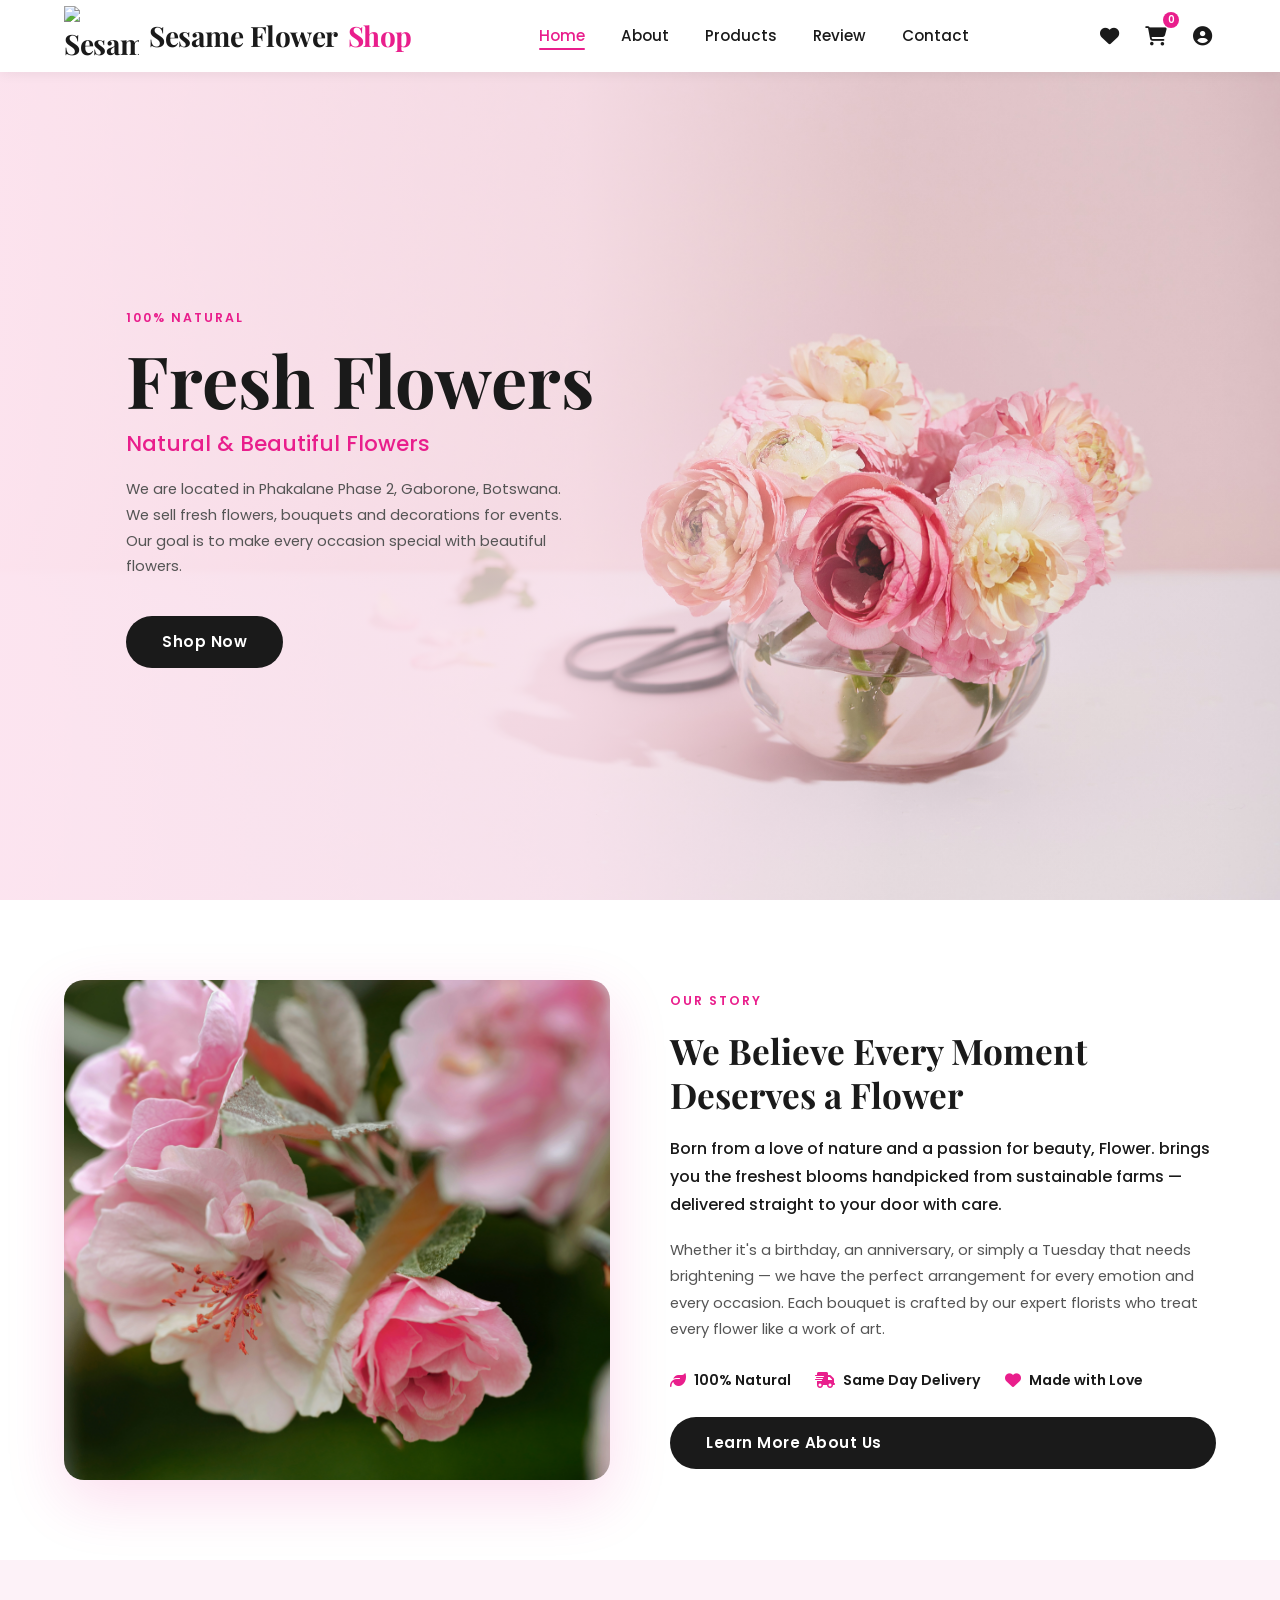
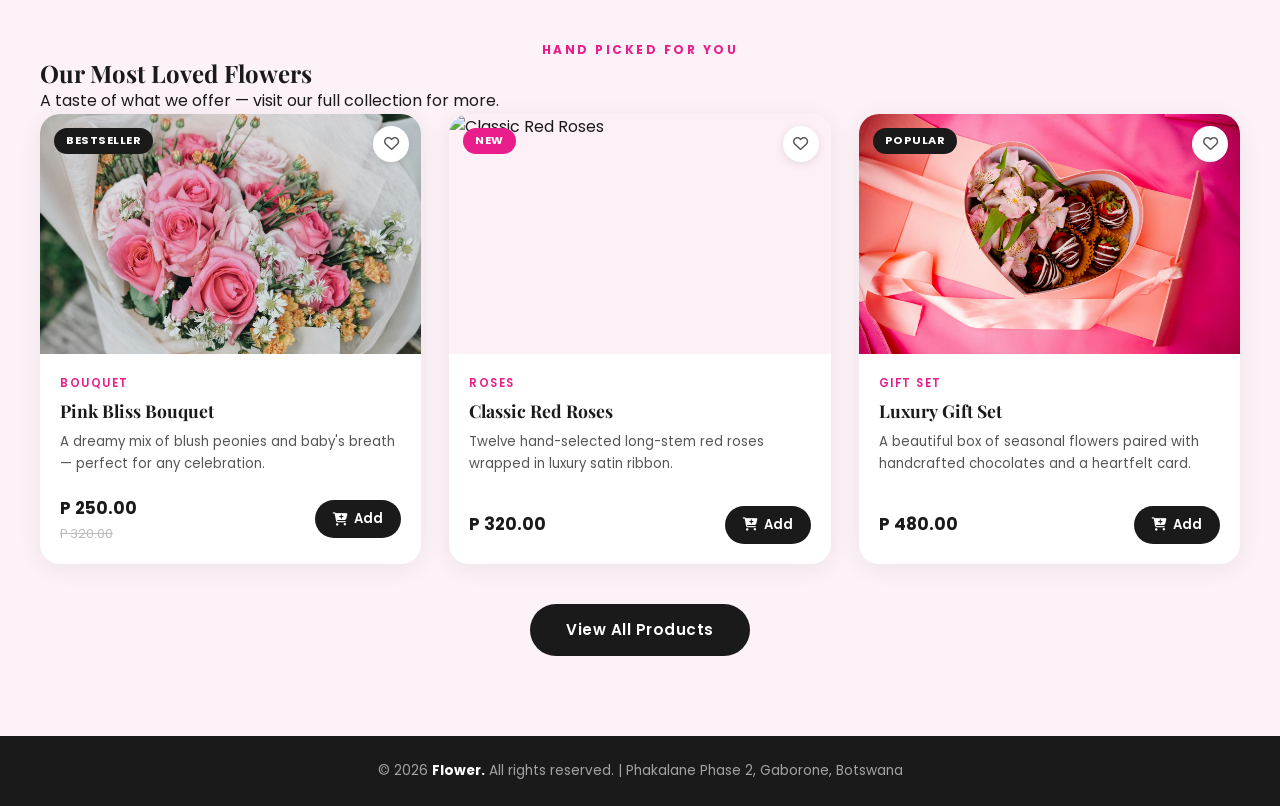
==== index.html @ 2dfee983 "Update site with new version" ====
<!DOCTYPE html>
<html lang="en">
<head>
  <meta charset="UTF-8" />
  <meta name="viewport" content="width=device-width, initial-scale=1.0"/>
  <title>SesameFlowerShop</title>
  <link rel="preconnect" href="https://fonts.googleapis.com"/>
  <link rel="preconnect" href="https://fonts.gstatic.com" crossorigin/>
  <link href="https://fonts.googleapis.com/css2?family=Playfair+Display:wght@700&family=Poppins:wght@300;400;500;600&display=swap" rel="stylesheet"/>
  <link rel="stylesheet" href="https://cdnjs.cloudflare.com/ajax/libs/font-awesome/6.5.0/css/all.min.css"/>
  <link rel="stylesheet" href="style.css"/>
</head>
<body>

  <!-- ===== HEADER ===== -->
  <header class="header">
    <nav class="navbar">
      <a href="index.html" class="logo">
  <img src="images/logo.png" alt="Sesame Flower Shop Logo" class="logo-img"/>
  Sesame Flower <span>Shop</span>
</a>

      <button class="hamburger" id="hamburger" aria-label="Toggle menu">
        <span></span><span></span><span></span>
      </button>

      <ul class="nav-links" id="navLinks">
        <li><a href="index.html" class="active">Home</a></li>
        <li><a href="about.html">About</a></li>
        <li><a href="products.html">Products</a></li>
        <li><a href="review.html">Review</a></li>
        <li><a href="contact.html">Contact</a></li>
      </ul>

      <div class="nav-icons">
        <button class="icon-btn" aria-label="Wishlist">
          <i class="fa-solid fa-heart"></i>
        </button>
        <button class="icon-btn cart-btn" aria-label="Cart">
          <i class="fa-solid fa-cart-shopping"></i>
          <span class="cart-count" id="cartCount">0</span>
        </button>
        <button class="icon-btn" aria-label="Account">
          <i class="fa-solid fa-circle-user"></i>
        </button>
      </div>
    </nav>
  </header>

  <!-- ===================================
       1. HERO SECTION
  ==================================== -->
  <main>
    <section class="hero" id="home">
      <div class="hero-content">
        <span class="hero-badge">100% Natural</span>
        <h1 class="hero-title">Fresh Flowers</h1>
        <h2 class="hero-subtitle">Natural &amp; Beautiful Flowers</h2>
        <p class="hero-desc">
          We are located in Phakalane Phase 2, Gaborone, Botswana.
          We sell fresh flowers, bouquets and decorations for events.
          Our goal is to make every occasion special with beautiful flowers.
        </p>
        <a href="products.html" class="btn-shop">Shop Now</a>
      </div>
    </section>
  </main>

  <!-- ===================================
       2. ABOUT PREVIEW SECTION
  ==================================== -->
  <section class="about-preview" id="about">
    <div class="about-container">

      <!-- Left: Image -->
      <div class="about-image">
        <img src="about4.jpg" alt="Fresh flowers arranged beautifully"/>
      </div>

      <!-- Right: Text -->
      <div class="about-text">
        <span class="about-badge">Our Story</span>
        <h2>We Believe Every Moment Deserves a Flower</h2>
        <p class="about-lead">
          Born from a love of nature and a passion for beauty, Flower. brings
          you the freshest blooms handpicked from sustainable farms — delivered
          straight to your door with care.
        </p>
        <p class="about-body">
          Whether it's a birthday, an anniversary, or simply a Tuesday that
          needs brightening — we have the perfect arrangement for every emotion
          and every occasion. Each bouquet is crafted by our expert florists
          who treat every flower like a work of art.
        </p>

        <div class="about-highlights">
          <div class="highlight">
            <i class="fa-solid fa-leaf"></i>
            <span>100% Natural</span>
          </div>
          <div class="highlight">
            <i class="fa-solid fa-truck-fast"></i>
            <span>Same Day Delivery</span>
          </div>
          <div class="highlight">
            <i class="fa-solid fa-heart"></i>
            <span>Made with Love</span>
          </div>
        </div>

        <a href="about.html" class="btn-shop">Learn More About Us</a>
      </div>

    </div>
  </section>

  <!-- ===================================
       3. FEATURED PRODUCTS (3 cards only)
  ==================================== -->
  <section class="featured-products" id="products">
    <div class="featured-inner">

      <span class="section-label centered">Hand Picked for You</span>
      <h2 class="centered">Our Most Loved Flowers</h2>
      <p class="featured-subtitle centered">
        A taste of what we offer — visit our full collection for more.
      </p>

      <div class="featured-grid">

        <!-- Card 1 -->
        <article class="product-card">
          <div class="card-image">
            <img src="bliss.jpg" alt="Pink Bliss Bouquet"/>
            <span class="card-badge">Bestseller</span>
            <button class="wishlist-btn" aria-label="Add to wishlist">
              <i class="fa-regular fa-heart"></i>
            </button>
          </div>
          <div class="card-body">
            <span class="card-category">Bouquet</span>
            <h3 class="card-title">Pink Bliss Bouquet</h3>
            <p class="card-desc">A dreamy mix of blush peonies and baby's breath — perfect for any celebration.</p>
            <div class="card-footer">
              <div class="card-price">
                <span class="price-current">P 250.00</span>
                <span class="price-old">P 320.00</span>
              </div>
              <button class="btn-add-to-cart" onclick="addToCart(this)">
                <i class="fa-solid fa-cart-plus"></i> Add
              </button>
            </div>
          </div>
        </article>

        <!-- Card 2 -->
        <article class="product-card">
          <div class="card-image">
            <img src="red roses.jpg" alt="Classic Red Roses"/>
            <span class="card-badge new">New</span>
            <button class="wishlist-btn" aria-label="Add to wishlist">
              <i class="fa-regular fa-heart"></i>
            </button>
          </div>
          <div class="card-body">
            <span class="card-category">Roses</span>
            <h3 class="card-title">Classic Red Roses</h3>
            <p class="card-desc">Twelve hand-selected long-stem red roses wrapped in luxury satin ribbon.</p>
            <div class="card-footer">
              <div class="card-price">
                <span class="price-current">P 320.00</span>
              </div>
              <button class="btn-add-to-cart" onclick="addToCart(this)">
                <i class="fa-solid fa-cart-plus"></i> Add
              </button>
            </div>
          </div>
        </article>

        <!-- Card 3 -->
        <article class="product-card">
          <div class="card-image">
            <img src="luxury.jpg" alt="Luxury Gift Set"/>
            <span class="card-badge">Popular</span>
            <button class="wishlist-btn" aria-label="Add to wishlist">
              <i class="fa-regular fa-heart"></i>
            </button>
          </div>
          <div class="card-body">
            <span class="card-category">Gift Set</span>
            <h3 class="card-title">Luxury Gift Set</h3>
            <p class="card-desc">A beautiful box of seasonal flowers paired with handcrafted chocolates and a heartfelt card.</p>
            <div class="card-footer">
              <div class="card-price">
                <span class="price-current">P 480.00</span>
              </div>
              <button class="btn-add-to-cart" onclick="addToCart(this)">
                <i class="fa-solid fa-cart-plus"></i> Add
              </button>
            </div>
          </div>
        </article>

      </div><!-- /featured-grid -->

      <!-- View All Button -->
      <div class="featured-cta">
        <a href="products.html" class="btn-shop">View All Products</a>
      </div>

    </div>
  </section>

  <!-- ===== FOOTER ===== -->
  <footer class="footer">
    <p>&copy; 2026 <strong>Flower.</strong> All rights reserved. | Phakalane Phase 2, Gaborone, Botswana</p>
  </footer>

  <script src="script.js"></script>
</body>
</html>
---- style.css ----
/* ============================================================
   FLOWER. — style.css
   ============================================================
   TABLE OF CONTENTS
   1. CSS Variables & Reset
   2. Base & Typography
   3. Header / Navbar
   4. Hamburger (Mobile)
   5. Hero Section  ← INSERT YOUR BG IMAGE HERE
   6. Section Blocks (placeholder sections)
   7. Footer
   8. Responsive Breakpoints
   ============================================================ */


/* ── 1. CSS Variables & Reset ─────────────────────────────── */
:root {
  --pink:        #e91e8c;
  --pink-light:  #f9d0e8;
  --pink-hero:   #f8e1ee;       /* hero overlay tint */
  --dark:        #1a1a1a;
  --text-muted:  #555;
  --white:       #ffffff;
  --nav-height:  72px;
  --font-display: 'Playfair Display', Georgia, serif;
  --font-body:    'Poppins', sans-serif;
  --shadow:       0 4px 20px rgba(0,0,0,0.08);
  --transition:   0.3s ease;
  --max-width:    1200px;
}

*, *::before, *::after {
  margin: 0;
  padding: 0;
  box-sizing: border-box;
}

html {
  scroll-behavior: smooth;
}

body {
  font-family: var(--font-body);
  color: var(--dark);
  background: var(--white);
  line-height: 1.6;
  overflow-x: hidden;
}

img { max-width: 100%; display: block; }
a  { text-decoration: none; color: inherit; }
ul { list-style: none; }
button { cursor: pointer; border: none; background: none; font-family: inherit; }


/* ── 2. Base Typography ───────────────────────────────────── */
h1, h2, h3 {
  font-family: var(--font-display);
  line-height: 1.2;
}


/* ── 3. Header / Navbar ───────────────────────────────────── */
.header {
  position: fixed;
  top: 0;
  left: 0;
  width: 100%;
  z-index: 1000;
  background: var(--white);
  box-shadow: 0 2px 12px rgba(0,0,0,0.06);
  height: var(--nav-height);
}

.navbar {
  display: flex;
  align-items: center;
  justify-content: space-between;
  max-width: var(--max-width);
  margin: 0 auto;
  padding: 0 24px;
  height: 100%;
  gap: 24px;
}

/* Logo */
.logo {
  font-family: var(--font-display);
  font-size: 1.75rem;
  font-weight: 700;
  color: var(--dark);
  letter-spacing: -0.5px;
  flex-shrink: 0;

  /* NEW — makes image and text sit side by side */
  display: flex;
  align-items: center;
  gap: 10px;
}

/* NEW — controls the logo image size */
.logo-img {
  width: 75px;
  height: 60px;
  object-fit: contain;
}
.logo span { color: var(--pink); }

/* Nav Links */
.nav-links {
  display: flex;
  align-items: center;
  gap: 36px;
  flex: 1;
  justify-content: center;
}

.nav-links a {
  font-size: 0.95rem;
  font-weight: 500;
  color: var(--dark);
  position: relative;
  transition: color var(--transition);
  padding-bottom: 4px;
}

.nav-links a::after {
  content: '';
  position: absolute;
  bottom: 0;
  left: 0;
  width: 0;
  height: 2px;
  background: var(--pink);
  border-radius: 2px;
  transition: width var(--transition);
}

.nav-links a:hover,
.nav-links a.active {
  color: var(--pink);
}

.nav-links a:hover::after,
.nav-links a.active::after {
  width: 100%;
}

/* Action Icons */
.nav-icons {
  display: flex;
  align-items: center;
  gap: 18px;
  flex-shrink: 0;
}

.icon-btn {
  font-size: 1.2rem;
  color: var(--dark);
  transition: color var(--transition), transform var(--transition);
  position: relative;
  padding: 4px;
}

.icon-btn:hover {
  color: var(--pink);
  transform: scale(1.15);
}

/* Cart badge */
.cart-count {
  position: absolute;
  top: -6px;
  right: -8px;
  background: var(--pink);
  color: var(--white);
  font-size: 0.6rem;
  font-weight: 600;
  border-radius: 50%;
  width: 16px;
  height: 16px;
  display: flex;
  align-items: center;
  justify-content: center;
  line-height: 1;
}


/* ── 4. Hamburger (Mobile) ────────────────────────────────── */
.hamburger {
  display: none;
  flex-direction: column;
  gap: 5px;
  padding: 6px;
  z-index: 1100;
}

.hamburger span {
  display: block;
  width: 24px;
  height: 2px;
  background: var(--dark);
  border-radius: 2px;
  transition: all var(--transition);
}

.hamburger.open span:nth-child(1) { transform: translateY(7px) rotate(45deg); }
.hamburger.open span:nth-child(2) { opacity: 0; }
.hamburger.open span:nth-child(3) { transform: translateY(-7px) rotate(-45deg); }


/* ── 5. Hero Section ──────────────────────────────────────── */
.hero {
  min-height: 100vh;
  padding-top: var(--nav-height);
  display: flex;
  align-items: center;

  /*
  ┌──────────────────────────────────────────────────────────┐
  │  BACKGROUND IMAGE — replace the URL below with your own  │
  │                                                          │
  │  background-image: url('images/hero-bg.jpg');            │
  │                                                          │
  │  A pink/blush fallback colour is set so the layout       │
  │  looks correct before the image is added.               │
  └──────────────────────────────────────────────────────────┘
  */
  background-color: var(--pink-hero);
    background-image: url('my\ fav.jpg');
  background-size: cover;
  background-position: center right;
  background-repeat: no-repeat;

  /* Soft left-side overlay so text is always readable */
  position: relative;
}

.hero::before {
  content: '';
  position: absolute;
  inset: 0;
  background: linear-gradient(
    to right,
    rgba(255, 230, 242, 0.92) 0%,
    rgba(255, 230, 242, 0.70) 45%,
    rgba(255, 230, 242, 0.10) 70%,
    transparent 100%
  );
  pointer-events: none;
}

.hero-content {
  position: relative;
  z-index: 1;
  max-width: var(--max-width);
  margin: 0 auto;
  padding: 80px 24px;
  width: 100%;
  max-width: 560px;
  margin-left: clamp(24px, 8vw, 140px);
}

/* Small badge above title */
.hero-badge {
  display: inline-block;
  font-size: 0.78rem;
  font-weight: 600;
  color: var(--pink);
  letter-spacing: 2px;
  text-transform: uppercase;
  margin-bottom: 14px;
  opacity: 0;
  animation: fadeUp 0.7s 0.1s ease forwards;
}

.hero-title {
  font-size: clamp(2.8rem, 6vw, 4.5rem);
  font-weight: 700;
  color: var(--dark);
  line-height: 1.05;
  margin-bottom: 14px;
  opacity: 0;
  animation: fadeUp 0.7s 0.25s ease forwards;
}

.hero-subtitle {
  font-family: var(--font-body);
  font-size: clamp(1rem, 2.5vw, 1.35rem);
  font-weight: 500;
  color: var(--pink);
  margin-bottom: 20px;
  opacity: 0;
  animation: fadeUp 0.7s 0.4s ease forwards;
}

.hero-desc {
  font-size: 0.92rem;
  color: var(--text-muted);
  line-height: 1.75;
  max-width: 440px;
  margin-bottom: 36px;
  opacity: 0;
  animation: fadeUp 0.7s 0.55s ease forwards;
}

/* Shop Now Button */
.btn-shop {
  display: inline-block;
  background: var(--dark);
  color: var(--white);
  padding: 14px 36px;
  border-radius: 50px;
  font-size: 0.95rem;
  font-weight: 600;
  letter-spacing: 0.5px;
  transition: background var(--transition), transform var(--transition), box-shadow var(--transition);
  opacity: 0;
  animation: fadeUp 0.7s 0.7s ease forwards;
}

.btn-shop:hover {
  background: var(--pink);
  transform: translateY(-2px);
  box-shadow: 0 8px 24px rgba(233, 30, 140, 0.35);
}

/* Fade-up keyframes */
@keyframes fadeUp {
  from { opacity: 0; transform: translateY(24px); }
  to   { opacity: 1; transform: translateY(0); }
}


/* ── 6. Section Blocks ────────────────────────────────────── */
.section-block {
  padding: 80px 24px;
  text-align: center;
  background: var(--white);
}

.section-block.alt {
  background: #fdf2f8;
}

.section-inner {
  max-width: 640px;
  margin: 0 auto;
}

.section-block h2 {
  font-size: clamp(1.6rem, 3.5vw, 2.4rem);
  margin-bottom: 16px;
  color: var(--dark);
}

.section-block p {
  font-size: 1rem;
  color: var(--text-muted);
}


/* ── 7. Footer ────────────────────────────────────────────── */
.footer {
  background: var(--dark);
  color: rgba(255,255,255,0.6);
  text-align: center;
  padding: 24px;
  font-size: 0.85rem;
}

.footer strong { color: var(--white); }


/* ── 8. Responsive Breakpoints ────────────────────────────── */

/* Tablet — ≤ 900px */
@media (max-width: 900px) {
  .nav-links { gap: 24px; }
  .hero-content { margin-left: 24px; }
}

/* Mobile — ≤ 768px */
@media (max-width: 768px) {
  .hamburger { display: flex; }

  .nav-links {
    position: fixed;
    top: var(--nav-height);
    left: 0;
    width: 100%;
    background: var(--white);
    flex-direction: column;
    align-items: center;
    gap: 0;
    max-height: 0;
    overflow: hidden;
    transition: max-height 0.4s ease, padding 0.4s ease;
    box-shadow: 0 8px 20px rgba(0,0,0,0.08);
    padding: 0;
  }

  .nav-links.open {
    max-height: 320px;
    padding: 16px 0 24px;
  }

  .nav-links li { width: 100%; text-align: center; }
  .nav-links a  { display: block; padding: 12px 0; font-size: 1rem; }

  .hero {
    background-position: center center;
    min-height: 100svh;
  }

  .hero::before {
    background: rgba(255, 225, 240, 0.88);
  }

  .hero-content {
    margin-left: 0;
    padding: 60px 24px 40px;
    max-width: 100%;
    text-align: center;
  }

  .hero-desc { max-width: 100%; }

  .btn-shop { width: 100%; text-align: center; }
}

/* Small Mobile — ≤ 480px */
@media (max-width: 480px) {
  .nav-icons { gap: 12px; }
  .logo { font-size: 1.4rem; }
  .section-block { padding: 56px 16px; }
}
/* ── About Section ── */
.about-container {
  display: flex;
  align-items: center;
  gap: 60px;
  max-width: var(--max-width);
  margin: 0 auto;
  padding: 80px 24px;
}

.about-image {
  flex: 1;
  border-radius: 20px;
  overflow: hidden;
  box-shadow: 0 20px 60px rgba(233, 30, 140, 0.15);
}

.about-image img {
  width: 100%;
  height: 500px;
  object-fit: cover;
  display: block;
  transition: transform 0.5s ease;
}

.about-image img:hover {
  transform: scale(1.04);
}

.about-text {
  flex: 1;
  display: flex;
  flex-direction: column;
  gap: 18px;
}

.about-badge {
  font-size: 0.78rem;
  font-weight: 600;
  color: var(--pink);
  letter-spacing: 2px;
  text-transform: uppercase;
}

.about-text h2 {
  font-size: clamp(1.6rem, 3vw, 2.2rem);
  color: var(--dark);
  line-height: 1.25;
}

.about-lead {
  font-size: 1rem;
  color: var(--dark);
  font-weight: 500;
  line-height: 1.75;
}

.about-body {
  font-size: 0.92rem;
  color: var(--text-muted);
  line-height: 1.8;
}

/* Highlights row */
.about-highlights {
  display: flex;
  gap: 24px;
  margin: 8px 0;
  flex-wrap: wrap;
}

.highlight {
  display: flex;
  align-items: center;
  gap: 8px;
  font-size: 0.88rem;
  font-weight: 600;
  color: var(--dark);
}

.highlight i {
  color: var(--pink);
  font-size: 1rem;
}

/* Mobile — stack image above text */
@media (max-width: 768px) {
  .about-container {
    flex-direction: column;
    padding: 60px 24px;
    gap: 36px;
  }

  .about-image img {
    height: 300px;
  }
}
/* ============================================================
   FLOWER. — products.css
   ============================================================ */

/* ── Products Hero Banner ─────────────────────────────────── */
.products-hero {
  background: linear-gradient(135deg, #fce4f0 0%, #fdf2f8 60%, #fff0f7 100%);
  padding: calc(var(--nav-height) + 60px) 24px 60px;
  text-align: center;
  position: relative;
  overflow: hidden;
}

.products-hero-content {
  position: relative;
  z-index: 2;
}

.products-hero-content h1 {
  font-size: clamp(2.2rem, 5vw, 3.8rem);
  color: var(--dark);
  margin: 12px 0 16px;
}

.products-hero-content p {
  font-size: 1rem;
  color: var(--text-muted);
  max-width: 480px;
  margin: 0 auto;
}

/* Decorative background circles */
.deco-circle {
  position: absolute;
  border-radius: 50%;
  opacity: 0.18;
  pointer-events: none;
}
.c1 { width: 320px; height: 320px; background: var(--pink); top: -80px; right: -60px; }
.c2 { width: 180px; height: 180px; background: var(--pink); bottom: -40px; left: 5%; }
.c3 { width: 100px; height: 100px; background: var(--pink); top: 30px; left: 30%; }


/* ── Filter Bar ───────────────────────────────────────────── */
.filter-bar {
  background: var(--white);
  border-bottom: 1px solid #f2d6e8;
  position: sticky;
  top: var(--nav-height);
  z-index: 100;
  padding: 0 24px;
}

.filter-inner {
  display: flex;
  align-items: center;
  gap: 8px;
  max-width: var(--max-width);
  margin: 0 auto;
  padding: 14px 0;
  overflow-x: auto;
  scrollbar-width: none;
}
.filter-inner::-webkit-scrollbar { display: none; }

.filter-btn {
  padding: 8px 22px;
  border-radius: 50px;
  font-size: 0.85rem;
  font-weight: 600;
  font-family: var(--font-body);
  color: var(--text-muted);
  border: 1.5px solid #e8c8d8;
  background: transparent;
  transition: all 0.25s ease;
  white-space: nowrap;
  cursor: pointer;
}

.filter-btn:hover {
  border-color: var(--pink);
  color: var(--pink);
}

.filter-btn.active {
  background: var(--pink);
  border-color: var(--pink);
  color: var(--white);
  box-shadow: 0 4px 14px rgba(233, 30, 140, 0.30);
}


/* ── Products Main & Grid ─────────────────────────────────── */
.products-main {
  max-width: var(--max-width);
  margin: 0 auto;
  padding: 48px 24px 80px;
}

.products-grid {
  display: grid;
  grid-template-columns: repeat(auto-fill, minmax(260px, 1fr));
  gap: 32px;
}


/* ── Product Card ─────────────────────────────────────────── */
.product-card {
  background: var(--white);
  border-radius: 20px;
  overflow: hidden;
  box-shadow: 0 4px 24px rgba(0,0,0,0.07);
  transition: transform 0.35s ease, box-shadow 0.35s ease;
  display: flex;
  flex-direction: column;
  animation: cardIn 0.5s ease both;
}

.product-card:hover {
  transform: translateY(-8px);
  box-shadow: 0 16px 48px rgba(233, 30, 140, 0.14);
}

@keyframes cardIn {
  from { opacity: 0; transform: translateY(20px); }
  to   { opacity: 1; transform: translateY(0); }
}

/* Stagger card animations */
.product-card:nth-child(1) { animation-delay: 0.05s; }
.product-card:nth-child(2) { animation-delay: 0.10s; }
.product-card:nth-child(3) { animation-delay: 0.15s; }
.product-card:nth-child(4) { animation-delay: 0.20s; }
.product-card:nth-child(5) { animation-delay: 0.25s; }
.product-card:nth-child(6) { animation-delay: 0.30s; }
.product-card:nth-child(7) { animation-delay: 0.35s; }
.product-card:nth-child(8) { animation-delay: 0.40s; }

/* Card image area */
.card-image {
  position: relative;
  overflow: hidden;
  height: 220px;
  background: #fdf0f6;
}

.card-image img {
  width: 100%;
  height: 100%;
  object-fit: cover;
  transition: transform 0.5s ease;
}

.product-card:hover .card-image img {
  transform: scale(1.08);
}

/* Badge (Bestseller / New / Sale) */
.card-badge {
  position: absolute;
  top: 14px;
  left: 14px;
  background: var(--dark);
  color: var(--white);
  font-size: 0.7rem;
  font-weight: 700;
  letter-spacing: 0.5px;
  padding: 4px 12px;
  border-radius: 50px;
  text-transform: uppercase;
  z-index: 2;
}

.card-badge.new {
  background: var(--pink);
}

/* Wishlist heart button on card */
.wishlist-btn {
  position: absolute;
  top: 12px;
  right: 12px;
  background: var(--white);
  border: none;
  border-radius: 50%;
  width: 36px;
  height: 36px;
  display: flex;
  align-items: center;
  justify-content: center;
  font-size: 0.95rem;
  color: var(--text-muted);
  cursor: pointer;
  box-shadow: 0 2px 10px rgba(0,0,0,0.10);
  transition: color 0.25s ease, transform 0.25s ease;
  z-index: 2;
}

.wishlist-btn:hover,
.wishlist-btn.active {
  color: var(--pink);
  transform: scale(1.15);
}

.wishlist-btn.active i {
  font-weight: 900; /* switches to solid heart */
}

/* Card body */
.card-body {
  padding: 20px;
  display: flex;
  flex-direction: column;
  gap: 8px;
  flex: 1;
}

.card-category {
  font-size: 0.72rem;
  font-weight: 600;
  color: var(--pink);
  text-transform: uppercase;
  letter-spacing: 1.5px;
}

.card-title {
  font-size: 1.1rem;
  font-family: var(--font-display);
  color: var(--dark);
  line-height: 1.3;
}

.card-desc {
  font-size: 0.83rem;
  color: var(--text-muted);
  line-height: 1.65;
  flex: 1;
}

/* Card footer — price + add button */
.card-footer {
  display: flex;
  align-items: center;
  justify-content: space-between;
  margin-top: 12px;
  gap: 8px;
}

.card-price {
  display: flex;
  flex-direction: column;
  gap: 2px;
}

.price-current {
  font-size: 1.05rem;
  font-weight: 700;
  color: var(--dark);
}

.price-old {
  font-size: 0.78rem;
  color: #bbb;
  text-decoration: line-through;
}

.btn-add-to-cart {
  display: flex;
  align-items: center;
  gap: 6px;
  background: var(--dark);
  color: var(--white);
  font-family: var(--font-body);
  font-size: 0.82rem;
  font-weight: 600;
  padding: 9px 18px;
  border-radius: 50px;
  border: none;
  cursor: pointer;
  transition: background 0.25s ease, transform 0.25s ease, box-shadow 0.25s ease;
  white-space: nowrap;
}

.btn-add-to-cart:hover {
  background: var(--pink);
  transform: translateY(-2px);
  box-shadow: 0 6px 18px rgba(233, 30, 140, 0.30);
}

.btn-add-to-cart.added {
  background: #28a745;
}


/* ── Empty State ──────────────────────────────────────────── */
.empty-state {
  text-align: center;
  padding: 80px 24px;
  color: var(--text-muted);
}

.empty-state i {
  font-size: 3rem;
  color: var(--pink-light);
  margin-bottom: 20px;
  display: block;
}

.empty-state p {
  font-size: 1rem;
  line-height: 1.8;
}


/* ── Hidden card (filtered out) ──────────────────────────── */
.product-card.hidden {
  display: none;
}


/* ── Responsive ───────────────────────────────────────────── */
@media (max-width: 768px) {
  .products-grid {
    grid-template-columns: repeat(auto-fill, minmax(220px, 1fr));
    gap: 20px;
  }

  .products-main {
    padding: 32px 16px 60px;
  }
}

@media (max-width: 480px) {
  .products-grid {
    grid-template-columns: 1fr 1fr;
    gap: 14px;
  }

  .card-image { height: 160px; }
  .card-body  { padding: 14px; gap: 6px; }
  .card-title { font-size: 0.95rem; }
  .card-desc  { display: none; } /* hide desc on tiny screens for cleanliness */

  .btn-add-to-cart {
    padding: 8px 12px;
    font-size: 0.75rem;
  }
}

@media (max-width: 360px) {
  .products-grid { grid-template-columns: 1fr; }
  .card-image { height: 200px; }
  .card-desc  { display: block; }
}
/* ============================================================
   FLOWER. — about.css
   ============================================================ */

/* ── About Hero ───────────────────────────────────────────── */
.about-hero {
  background: linear-gradient(135deg, #fce4f0 0%, #fdf2f8 60%, #fff5fa 100%);
  padding: calc(var(--nav-height) + 70px) 24px 70px;
  text-align: center;
  position: relative;
  overflow: hidden;
}

.about-hero-content {
  position: relative;
  z-index: 2;
  max-width: 640px;
  margin: 0 auto;
}

.about-hero-content h1 {
  font-size: clamp(2.2rem, 5vw, 3.8rem);
  color: var(--dark);
  margin: 14px 0 18px;
  animation: fadeUp 0.7s 0.1s ease both;
}

.about-hero-content p {
  font-size: 1rem;
  color: var(--text-muted);
  line-height: 1.8;
  animation: fadeUp 0.7s 0.25s ease both;
}

.about-hero .hero-badge {
  animation: fadeUp 0.7s 0s ease both;
}

/* Decorative rings */
.deco-ring {
  position: absolute;
  border-radius: 50%;
  border: 2px solid rgba(233, 30, 140, 0.15);
  pointer-events: none;
}
.r1 { width: 400px; height: 400px; top: -120px; right: -100px; }
.r2 { width: 220px; height: 220px; bottom: -60px; left: 5%; }


/* ── Who We Are / Story Section ───────────────────────────── */
.about-story {
  padding: 80px 24px;
  background: var(--white);
}

.about-story-inner {
  display: flex;
  align-items: center;
  gap: 64px;
  max-width: var(--max-width);
  margin: 0 auto;
}

/* Image side */
.story-image-wrap {
  flex: 1;
  position: relative;
  border-radius: 24px;
  overflow: visible;
  flex-shrink: 0;
  max-width: 480px;
}

.story-img {
  width: 100%;
  height: 520px;
  object-fit: cover;
  border-radius: 24px;
  display: block;
  box-shadow: 0 24px 64px rgba(233, 30, 140, 0.15);
  transition: transform 0.5s ease;
}

.story-img:hover { transform: scale(1.02); }

/* Floating trusted badge */
.story-float-badge {
  position: absolute;
  bottom: -20px;
  right: -20px;
  background: var(--white);
  border-radius: 16px;
  padding: 16px 20px;
  display: flex;
  align-items: center;
  gap: 12px;
  box-shadow: 0 8px 32px rgba(0,0,0,0.12);
  z-index: 3;
}

.story-float-badge i {
  font-size: 1.6rem;
  color: var(--pink);
}

.story-float-badge strong {
  display: block;
  font-size: 0.95rem;
  color: var(--dark);
}

.story-float-badge span {
  font-size: 0.75rem;
  color: var(--text-muted);
}

/* Text side */
.story-text {
  flex: 1;
  display: flex;
  flex-direction: column;
  gap: 18px;
}

.section-label {
  font-size: 0.75rem;
  font-weight: 700;
  color: var(--pink);
  letter-spacing: 2.5px;
  text-transform: uppercase;
}

.section-label.centered { text-align: center; display: block; }

.story-text h2 {
  font-size: clamp(1.6rem, 3vw, 2.3rem);
  color: var(--dark);
  line-height: 1.25;
}

.story-text p {
  font-size: 0.93rem;
  color: var(--text-muted);
  line-height: 1.85;
}

.story-text em {
  color: var(--pink);
  font-style: normal;
  font-weight: 600;
}


/* ── Stats Strip ──────────────────────────────────────────── */
.stats-strip {
  background: var(--dark);
  padding: 48px 24px;
}

.stats-inner {
  display: flex;
  align-items: center;
  justify-content: center;
  gap: 0;
  max-width: var(--max-width);
  margin: 0 auto;
  flex-wrap: wrap;
}

.stat-item {
  display: flex;
  flex-direction: column;
  align-items: center;
  gap: 6px;
  padding: 20px 48px;
}

.stat-number {
  font-family: var(--font-display);
  font-size: 2.8rem;
  color: var(--white);
  line-height: 1;
}

.stat-plus {
  font-size: 1.8rem;
  color: var(--pink);
}

.stat-label {
  font-size: 0.82rem;
  font-weight: 500;
  color: rgba(255,255,255,0.55);
  text-transform: uppercase;
  letter-spacing: 1.5px;
}

.stat-divider {
  width: 1px;
  height: 60px;
  background: rgba(255,255,255,0.12);
}


/* ── What We Offer ────────────────────────────────────────── */
.what-we-offer {
  background: #fdf2f8;
  padding: 80px 24px;
}

.offer-inner {
  max-width: var(--max-width);
  margin: 0 auto;
}

.offer-inner h2 {
  font-size: clamp(1.6rem, 3vw, 2.3rem);
  color: var(--dark);
  margin: 12px 0 10px;
}

.offer-inner h2.centered,
.offer-subtitle.centered {
  text-align: center;
}

.offer-subtitle {
  font-size: 0.95rem;
  color: var(--text-muted);
  margin-bottom: 48px;
}

.offer-grid {
  display: grid;
  grid-template-columns: repeat(auto-fit, minmax(220px, 1fr));
  gap: 28px;
  margin-top: 40px;
}

.offer-card {
  background: var(--white);
  border-radius: 20px;
  padding: 36px 28px;
  text-align: center;
  box-shadow: 0 4px 20px rgba(0,0,0,0.05);
  transition: transform 0.3s ease, box-shadow 0.3s ease;
}

.offer-card:hover {
  transform: translateY(-6px);
  box-shadow: 0 12px 36px rgba(233, 30, 140, 0.12);
}

.offer-icon {
  width: 64px;
  height: 64px;
  background: #fce4f0;
  border-radius: 50%;
  display: flex;
  align-items: center;
  justify-content: center;
  margin: 0 auto 20px;
  font-size: 1.4rem;
  color: var(--pink);
  transition: background 0.3s ease;
}

.offer-card:hover .offer-icon {
  background: var(--pink);
  color: var(--white);
}

.offer-card h3 {
  font-size: 1.1rem;
  color: var(--dark);
  margin-bottom: 10px;
  font-family: var(--font-display);
}

.offer-card p {
  font-size: 0.85rem;
  color: var(--text-muted);
  line-height: 1.75;
}


/* ── Why Choose Us ────────────────────────────────────────── */
.why-us {
  background: var(--white);
  padding: 80px 24px;
}

.why-inner {
  display: flex;
  align-items: center;
  gap: 64px;
  max-width: var(--max-width);
  margin: 0 auto;
}

.why-text {
  flex: 1;
  display: flex;
  flex-direction: column;
  gap: 20px;
}

.why-text h2 {
  font-size: clamp(1.6rem, 3vw, 2.2rem);
  color: var(--dark);
  line-height: 1.25;
}

.why-list {
  display: flex;
  flex-direction: column;
  gap: 24px;
  list-style: none;
  padding: 0;
  margin: 0;
}

.why-list li {
  display: flex;
  align-items: flex-start;
  gap: 16px;
}

.why-list li > i {
  font-size: 1.2rem;
  color: var(--pink);
  margin-top: 3px;
  flex-shrink: 0;
}

.why-list li strong {
  display: block;
  font-size: 0.95rem;
  color: var(--dark);
  margin-bottom: 4px;
}

.why-list li p {
  font-size: 0.85rem;
  color: var(--text-muted);
  line-height: 1.7;
  margin: 0;
}

.why-image {
  flex: 1;
  border-radius: 24px;
  overflow: hidden;
  box-shadow: 0 20px 60px rgba(233, 30, 140, 0.13);
  max-width: 440px;
}

.why-image img {
  width: 100%;
  height: 480px;
  object-fit: cover;
  display: block;
  transition: transform 0.5s ease;
}

.why-image img:hover { transform: scale(1.03); }


/* ── Call To Action ───────────────────────────────────────── */
.about-cta {
  background: linear-gradient(135deg, #fce4f0, #fdf8fc);
  padding: 80px 24px;
  text-align: center;
}

.cta-inner {
  max-width: 600px;
  margin: 0 auto;
}

.cta-icon {
  font-size: 2.2rem;
  color: var(--pink);
  margin-bottom: 20px;
  display: block;
}

.cta-inner h2 {
  font-size: clamp(1.8rem, 4vw, 2.8rem);
  color: var(--dark);
  margin-bottom: 16px;
}

.cta-inner p {
  font-size: 0.97rem;
  color: var(--text-muted);
  line-height: 1.8;
  margin-bottom: 36px;
}

.cta-buttons {
  display: flex;
  gap: 16px;
  justify-content: center;
  flex-wrap: wrap;
}

.btn-outline {
  display: inline-block;
  padding: 14px 36px;
  border-radius: 50px;
  font-size: 0.95rem;
  font-weight: 600;
  font-family: var(--font-body);
  border: 2px solid var(--dark);
  color: var(--dark);
  transition: background 0.25s ease, color 0.25s ease, transform 0.25s ease;
}

.btn-outline:hover {
  background: var(--dark);
  color: var(--white);
  transform: translateY(-2px);
}


/* ── Responsive ───────────────────────────────────────────── */
@media (max-width: 900px) {
  .about-story-inner,
  .why-inner {
    flex-direction: column;
    gap: 40px;
  }

  .story-image-wrap,
  .why-image {
    max-width: 100%;
    width: 100%;
  }

  .story-img,
  .why-image img {
    height: 320px;
  }

  .story-float-badge {
    bottom: -16px;
    right: 16px;
  }

  .why-inner { flex-direction: column-reverse; }
}

@media (max-width: 768px) {
  .stats-inner { gap: 0; }
  .stat-item   { padding: 16px 24px; }
  .stat-divider { display: none; }

  .about-story,
  .what-we-offer,
  .why-us,
  .about-cta { padding: 56px 16px; }
}

@media (max-width: 480px) {
  .offer-grid { grid-template-columns: 1fr 1fr; gap: 16px; }
  .offer-card { padding: 24px 16px; }
  .stat-item  { padding: 12px 16px; }
  .stat-number { font-size: 2rem; }
}
/* ============================================================
   FLOWER. — review.css
   ============================================================

   TABLE OF CONTENTS
   1. Review Hero Banner
   2. Overall Rating Strip
   3. Review Cards Grid
   4. Review Form Section
   5. Responsive Breakpoints
   ============================================================ */


/* ── 1. Review Hero Banner ────────────────────────────────── */
.review-hero {
  background: linear-gradient(135deg, #fce4f0 0%, #fdf2f8 60%, #fff5fa 100%);
  padding: calc(var(--nav-height) + 70px) 24px 70px;
  text-align: center;
  position: relative;
  overflow: hidden;
}

.review-hero-content {
  position: relative;
  z-index: 2;
  max-width: 600px;
  margin: 0 auto;
}

.review-hero-content h1 {
  font-size: clamp(2.2rem, 5vw, 3.8rem);
  color: var(--dark);
  margin: 14px 0 18px;
  animation: fadeUp 0.7s 0.1s ease both;
}

.review-hero-content p {
  font-size: 1rem;
  color: var(--text-muted);
  line-height: 1.8;
  animation: fadeUp 0.7s 0.25s ease both;
}

/* Decorative petals */
.deco-petal {
  position: absolute;
  border-radius: 50% 0 50% 0;
  opacity: 0.12;
  pointer-events: none;
  background: var(--pink);
}
.p1 { width: 260px; height: 260px; top: -60px;  right: -40px;  transform: rotate(30deg);  }
.p2 { width: 160px; height: 160px; bottom: -30px; left: 5%;    transform: rotate(-20deg); }
.p3 { width: 100px; height: 100px; top: 40px;   left: 30%;    transform: rotate(45deg);  }


/* ── 2. Overall Rating Strip ──────────────────────────────── */
.rating-strip {
  background: var(--white);
  border-bottom: 1px solid #f2d6e8;
  padding: 48px 24px;
}

.rating-strip-inner {
  display: flex;
  align-items: center;
  justify-content: center;
  gap: 48px;
  max-width: var(--max-width);
  margin: 0 auto;
  flex-wrap: wrap;
}

/* Big score */
.overall-score {
  display: flex;
  flex-direction: column;
  align-items: center;
  gap: 8px;
  text-align: center;
}

.big-score {
  font-family: var(--font-display);
  font-size: 4rem;
  color: var(--dark);
  line-height: 1;
}

.big-stars {
  display: flex;
  gap: 4px;
  font-size: 1.3rem;
  color: #f5a623;
}

.score-label {
  font-size: 0.78rem;
  color: var(--text-muted);
  text-transform: uppercase;
  letter-spacing: 1.5px;
  font-weight: 600;
}

/* Rating bars */
.rating-bars {
  display: flex;
  flex-direction: column;
  gap: 10px;
  min-width: 220px;
}

.bar-row {
  display: flex;
  align-items: center;
  gap: 10px;
  font-size: 0.82rem;
  color: var(--text-muted);
}

.bar-row i { color: #f5a623; font-size: 0.75rem; }

.bar-track {
  flex: 1;
  height: 8px;
  background: #f5e6ef;
  border-radius: 10px;
  overflow: hidden;
}

.bar-fill {
  height: 100%;
  background: linear-gradient(to right, var(--pink), #ff6eb0);
  border-radius: 10px;
  transition: width 1.2s ease;
}

/* Divider */
.rating-divider {
  width: 1px;
  height: 100px;
  background: #f2d6e8;
  flex-shrink: 0;
}

/* Highlights */
.rating-highlights {
  display: flex;
  flex-direction: column;
  gap: 20px;
}

.r-highlight {
  display: flex;
  align-items: center;
  gap: 12px;
}

.r-highlight i {
  font-size: 1.1rem;
  color: var(--pink);
  width: 20px;
  text-align: center;
}

.r-highlight strong {
  display: block;
  font-size: 1rem;
  color: var(--dark);
  line-height: 1;
}

.r-highlight span {
  font-size: 0.75rem;
  color: var(--text-muted);
}


/* ── 3. Review Cards Grid ─────────────────────────────────── */
.reviews-section {
  background: #fdf2f8;
  padding: 72px 24px;
}

.reviews-inner {
  max-width: var(--max-width);
  margin: 0 auto;
}

.reviews-inner h2 {
  font-size: clamp(1.6rem, 3vw, 2.3rem);
  color: var(--dark);
  margin: 12px 0 40px;
}

.reviews-grid {
  display: grid;
  grid-template-columns: repeat(auto-fill, minmax(300px, 1fr));
  gap: 28px;
}

/* Review Card */
.review-card {
  background: var(--white);
  border-radius: 20px;
  padding: 28px;
  box-shadow: 0 4px 20px rgba(0,0,0,0.06);
  display: flex;
  flex-direction: column;
  gap: 16px;
  transition: transform 0.3s ease, box-shadow 0.3s ease;
  position: relative;
  animation: cardIn 0.5s ease both;
}

.review-card:hover {
  transform: translateY(-6px);
  box-shadow: 0 14px 40px rgba(233, 30, 140, 0.12);
}

/* Featured card */
.review-card.featured {
  border: 2px solid var(--pink);
  background: linear-gradient(135deg, #fff, #fff8fc);
}

.featured-tag {
  position: absolute;
  top: -13px;
  left: 24px;
  background: var(--pink);
  color: var(--white);
  font-size: 0.72rem;
  font-weight: 700;
  padding: 4px 14px;
  border-radius: 50px;
  letter-spacing: 0.5px;
}

/* Card top row */
.review-card-top {
  display: flex;
  align-items: center;
  gap: 12px;
}

/* Avatar circle with letter */
.reviewer-avatar {
  width: 46px;
  height: 46px;
  border-radius: 50%;
  display: flex;
  align-items: center;
  justify-content: center;
  font-family: var(--font-display);
  font-size: 1.2rem;
  font-weight: 700;
  flex-shrink: 0;
}

.reviewer-info {
  flex: 1;
}

.reviewer-info strong {
  display: block;
  font-size: 0.95rem;
  color: var(--dark);
}

.reviewer-info span {
  font-size: 0.78rem;
  color: var(--text-muted);
}

.review-stars {
  display: flex;
  gap: 3px;
  font-size: 0.85rem;
  color: #f5a623;
  flex-shrink: 0;
}

/* Review text */
.review-text {
  font-size: 0.88rem;
  color: var(--text-muted);
  line-height: 1.8;
  flex: 1;
  font-style: italic;
}

/* Card footer */
.review-card-footer {
  display: flex;
  align-items: center;
  justify-content: space-between;
  font-size: 0.75rem;
  color: var(--text-muted);
  border-top: 1px solid #f5e6ef;
  padding-top: 12px;
  flex-wrap: wrap;
  gap: 6px;
}

.review-product {
  color: var(--pink);
  font-weight: 600;
  display: flex;
  align-items: center;
  gap: 5px;
}

.review-product i { font-size: 0.7rem; }


/* ── 4. Review Form Section ───────────────────────────────── */
.review-form-section {
  background: var(--white);
  padding: 80px 24px;
}

.review-form-inner {
  max-width: 700px;
  margin: 0 auto;
}

.form-header {
  margin-bottom: 40px;
}

.form-header h2 {
  font-size: clamp(1.6rem, 3vw, 2.3rem);
  color: var(--dark);
  margin: 12px 0 10px;
}

.form-header p {
  font-size: 0.92rem;
  color: var(--text-muted);
}

/* Form card container */
.review-form-card {
  background: #fdf8fc;
  border: 1.5px solid #f2d6e8;
  border-radius: 24px;
  padding: 40px;
  display: flex;
  flex-direction: column;
  gap: 24px;
}

/* Row of two inputs side by side */
.form-group-row {
  display: grid;
  grid-template-columns: 1fr 1fr;
  gap: 20px;
}

/* Single form group */
.form-group {
  display: flex;
  flex-direction: column;
  gap: 8px;
  position: relative;
}

.form-group label {
  font-size: 0.85rem;
  font-weight: 600;
  color: var(--dark);
}

.form-group label span {
  color: var(--pink);
}

/* Inputs, selects, textarea */
.form-group input,
.form-group select,
.form-group textarea {
  font-family: var(--font-body);
  font-size: 0.9rem;
  color: var(--dark);
  background: var(--white);
  border: 1.5px solid #e8c8d8;
  border-radius: 12px;
  padding: 12px 16px;
  outline: none;
  transition: border-color 0.25s ease, box-shadow 0.25s ease;
  width: 100%;
  resize: none;
}

.form-group input:focus,
.form-group select:focus,
.form-group textarea:focus {
  border-color: var(--pink);
  box-shadow: 0 0 0 3px rgba(233, 30, 140, 0.10);
}

.form-group input::placeholder,
.form-group textarea::placeholder {
  color: #c4a0b4;
}

/* Character count */
.char-count {
  font-size: 0.75rem;
  color: var(--text-muted);
  text-align: right;
}

/* Star picker */
.star-picker {
  display: flex;
  gap: 8px;
  font-size: 1.8rem;
  color: #ddd;
  cursor: pointer;
}

.star-picker i {
  transition: color 0.2s ease, transform 0.2s ease;
}

.star-picker i:hover,
.star-picker i.selected {
  color: #f5a623;
  transform: scale(1.2);
}

.star-label {
  font-size: 0.8rem;
  color: var(--text-muted);
  margin-top: 4px;
}

/* Submit button */
.btn-submit {
  display: flex;
  align-items: center;
  justify-content: center;
  gap: 10px;
  background: var(--dark);
  color: var(--white);
  font-family: var(--font-body);
  font-size: 0.95rem;
  font-weight: 600;
  padding: 15px 36px;
  border-radius: 50px;
  border: none;
  cursor: pointer;
  transition: background 0.25s ease, transform 0.25s ease, box-shadow 0.25s ease;
  width: 100%;
}

.btn-submit:hover {
  background: var(--pink);
  transform: translateY(-2px);
  box-shadow: 0 8px 24px rgba(233, 30, 140, 0.30);
}

.btn-submit:disabled {
  background: #ccc;
  cursor: not-allowed;
  transform: none;
  box-shadow: none;
}

/* Success message */
.success-msg {
  display: none;
  align-items: center;
  gap: 16px;
  background: #eafaf1;
  border: 1.5px solid #28a745;
  border-radius: 14px;
  padding: 20px 24px;
  animation: fadeUp 0.5s ease both;
}

.success-msg.show {
  display: flex;
}

.success-msg i {
  font-size: 1.8rem;
  color: #28a745;
  flex-shrink: 0;
}

.success-msg strong {
  display: block;
  font-size: 0.95rem;
  color: var(--dark);
  margin-bottom: 4px;
}

.success-msg p {
  font-size: 0.82rem;
  color: var(--text-muted);
  margin: 0;
}


/* ── 5. Responsive Breakpoints ────────────────────────────── */
@media (max-width: 900px) {
  .rating-strip-inner {
    gap: 32px;
  }
  .rating-divider {
    display: none;
  }
}

@media (max-width: 768px) {
  .reviews-grid {
    grid-template-columns: 1fr;
  }

  .review-form-card {
    padding: 28px 20px;
  }

  .form-group-row {
    grid-template-columns: 1fr;
  }

  .rating-strip-inner {
    flex-direction: column;
    text-align: center;
    gap: 28px;
  }

  .r-highlight {
    justify-content: center;
  }

  .rating-highlights {
    align-items: center;
  }
}

@media (max-width: 480px) {
  .reviews-section,
  .review-form-section {
    padding: 48px 16px;
  }

  .star-picker {
    font-size: 1.5rem;
  }
}
/* ============================================================
   FLOWER. — contact.css
   ============================================================

   TABLE OF CONTENTS
   1. Contact Hero Banner
   2. Contact Info Cards
   3. Contact Form + Side Panel
   4. Opening Hours Card
   5. Map Card
   6. Social Strip
   7. Responsive Breakpoints
   ============================================================ */


/* ── 1. Contact Hero Banner ───────────────────────────────── */
.contact-hero {
  background: linear-gradient(135deg, #fce4f0 0%, #fdf2f8 60%, #fff5fa 100%);
  padding: calc(var(--nav-height) + 70px) 24px 70px;
  text-align: center;
  position: relative;
  overflow: hidden;
}

.contact-hero-content {
  position: relative;
  z-index: 2;
  max-width: 600px;
  margin: 0 auto;
}

.contact-hero-content h1 {
  font-size: clamp(2rem, 5vw, 3.6rem);
  color: var(--dark);
  margin: 14px 0 18px;
  animation: fadeUp 0.7s 0.1s ease both;
}

.contact-hero-content p {
  font-size: 1rem;
  color: var(--text-muted);
  line-height: 1.8;
  animation: fadeUp 0.7s 0.25s ease both;
}

/* Decorative blobs */
.hero-deco {
  position: absolute;
  border-radius: 50%;
  pointer-events: none;
  opacity: 0.12;
  background: var(--pink);
}
.d1 { width: 300px; height: 300px; top: -80px;  right: -60px;  }
.d2 { width: 180px; height: 180px; bottom: -50px; left: 4%;   }
.d3 { width: 90px;  height: 90px;  top: 30px;   left: 28%;   }


/* ── 2. Contact Info Cards ────────────────────────────────── */
.contact-info-section {
  background: var(--white);
  padding: 64px 24px;
}

.contact-info-inner {
  display: grid;
  grid-template-columns: repeat(auto-fit, minmax(200px, 1fr));
  gap: 24px;
  max-width: var(--max-width);
  margin: 0 auto;
}

.info-card {
  background: #fdf8fc;
  border: 1.5px solid #f2d6e8;
  border-radius: 20px;
  padding: 32px 24px;
  text-align: center;
  display: flex;
  flex-direction: column;
  align-items: center;
  gap: 10px;
  transition: transform 0.3s ease, box-shadow 0.3s ease;
}

.info-card:hover {
  transform: translateY(-6px);
  box-shadow: 0 14px 40px rgba(233, 30, 140, 0.12);
}

.info-icon {
  width: 60px;
  height: 60px;
  border-radius: 50%;
  background: #fce4f0;
  display: flex;
  align-items: center;
  justify-content: center;
  font-size: 1.4rem;
  color: var(--pink);
  margin-bottom: 6px;
  transition: background 0.3s ease, color 0.3s ease;
}

.info-card:hover .info-icon {
  background: var(--pink);
  color: var(--white);
}

.info-card h3 {
  font-size: 1rem;
  font-family: var(--font-display);
  color: var(--dark);
}

.info-card p {
  font-size: 0.85rem;
  color: var(--text-muted);
  line-height: 1.75;
  margin: 0;
}

.info-link {
  font-size: 0.82rem;
  font-weight: 600;
  color: var(--pink);
  display: flex;
  align-items: center;
  gap: 6px;
  margin-top: 6px;
  transition: gap 0.2s ease;
}

.info-link:hover { gap: 10px; }
.info-link i { font-size: 0.75rem; }


/* ── 3. Contact Form + Side Panel ─────────────────────────── */
.contact-main-section {
  background: #fdf2f8;
  padding: 72px 24px;
}

.contact-main-inner {
  display: grid;
  grid-template-columns: 1fr 420px;
  gap: 48px;
  max-width: var(--max-width);
  margin: 0 auto;
  align-items: start;
}

/* Form left side */
.contact-form-wrap {
  display: flex;
  flex-direction: column;
  gap: 16px;
}

.contact-form-wrap h2 {
  font-size: clamp(1.5rem, 2.5vw, 2.1rem);
  color: var(--dark);
  line-height: 1.25;
}

.section-label {
  font-size: 0.75rem;
  font-weight: 700;
  color: var(--pink);
  letter-spacing: 2.5px;
  text-transform: uppercase;
  display: block;
}

/* Form card */
.contact-form-card {
  background: var(--white);
  border-radius: 24px;
  padding: 36px;
  box-shadow: 0 4px 24px rgba(0,0,0,0.06);
  display: flex;
  flex-direction: column;
  gap: 22px;
  margin-top: 8px;
}

/* Two inputs side by side */
.form-row {
  display: grid;
  grid-template-columns: 1fr 1fr;
  gap: 18px;
}

/* Form group */
.form-group {
  display: flex;
  flex-direction: column;
  gap: 8px;
  position: relative;
}

.form-group label {
  font-size: 0.85rem;
  font-weight: 600;
  color: var(--dark);
}

.form-group label span { color: var(--pink); }

.form-group input,
.form-group select,
.form-group textarea {
  font-family: var(--font-body);
  font-size: 0.9rem;
  color: var(--dark);
  background: var(--white);
  border: 1.5px solid #e8c8d8;
  border-radius: 12px;
  padding: 12px 16px;
  outline: none;
  transition: border-color 0.25s ease, box-shadow 0.25s ease;
  width: 100%;
  resize: none;
}

.form-group input:focus,
.form-group select:focus,
.form-group textarea:focus {
  border-color: var(--pink);
  box-shadow: 0 0 0 3px rgba(233, 30, 140, 0.10);
}

.form-group input::placeholder,
.form-group textarea::placeholder {
  color: #c4a0b4;
}

.char-count {
  font-size: 0.75rem;
  color: var(--text-muted);
  text-align: right;
}

/* Submit button */
.btn-submit {
  display: flex;
  align-items: center;
  justify-content: center;
  gap: 10px;
  background: var(--dark);
  color: var(--white);
  font-family: var(--font-body);
  font-size: 0.95rem;
  font-weight: 600;
  padding: 15px 36px;
  border-radius: 50px;
  border: none;
  cursor: pointer;
  width: 100%;
  transition: background 0.25s ease, transform 0.25s ease, box-shadow 0.25s ease;
}

.btn-submit:hover {
  background: var(--pink);
  transform: translateY(-2px);
  box-shadow: 0 8px 24px rgba(233, 30, 140, 0.30);
}

.btn-submit:disabled {
  background: #ccc;
  cursor: not-allowed;
  transform: none;
  box-shadow: none;
}

/* Success message */
.success-msg {
  display: none;
  align-items: center;
  gap: 16px;
  background: #eafaf1;
  border: 1.5px solid #28a745;
  border-radius: 14px;
  padding: 20px 24px;
}

.success-msg.show { display: flex; }

.success-msg i {
  font-size: 1.8rem;
  color: #28a745;
  flex-shrink: 0;
}

.success-msg strong {
  display: block;
  font-size: 0.95rem;
  color: var(--dark);
  margin-bottom: 4px;
}

.success-msg p {
  font-size: 0.82rem;
  color: var(--text-muted);
  margin: 0;
}


/* ── 4. Opening Hours Card ────────────────────────────────── */
.contact-side {
  display: flex;
  flex-direction: column;
  gap: 24px;
}

.hours-card {
  background: var(--white);
  border-radius: 20px;
  padding: 28px;
  box-shadow: 0 4px 20px rgba(0,0,0,0.06);
}

.hours-card h3 {
  font-size: 1.05rem;
  font-family: var(--font-display);
  color: var(--dark);
  margin-bottom: 20px;
  display: flex;
  align-items: center;
  gap: 8px;
}

.hours-card h3 i { color: var(--pink); }

.hours-list {
  list-style: none;
  padding: 0;
  margin: 0;
  display: flex;
  flex-direction: column;
  gap: 12px;
}

.hours-list li {
  display: flex;
  justify-content: space-between;
  align-items: center;
  font-size: 0.87rem;
  color: var(--text-muted);
  padding-bottom: 12px;
  border-bottom: 1px solid #f5e6ef;
}

.hours-list li:last-child {
  border-bottom: none;
  padding-bottom: 0;
}

.hours-time {
  font-weight: 600;
  color: var(--dark);
}

.hours-time.closed {
  color: #e74c3c;
}

/* Open today badge */
.open-badge {
  display: flex;
  align-items: center;
  gap: 8px;
  background: #eafaf1;
  border-radius: 50px;
  padding: 8px 16px;
  font-size: 0.8rem;
  font-weight: 600;
  color: #28a745;
  margin-top: 18px;
  width: fit-content;
}

.open-dot {
  width: 8px;
  height: 8px;
  border-radius: 50%;
  background: #28a745;
  animation: pulse-dot 1.5s ease infinite;
}

@keyframes pulse-dot {
  0%, 100% { opacity: 1; transform: scale(1); }
  50%       { opacity: 0.5; transform: scale(1.4); }
}


/* ── 5. Map Card ──────────────────────────────────────────── */
.map-card {
  background: var(--white);
  border-radius: 20px;
  padding: 28px;
  box-shadow: 0 4px 20px rgba(0,0,0,0.06);
}

.map-card h3 {
  font-size: 1.05rem;
  font-family: var(--font-display);
  color: var(--dark);
  margin-bottom: 16px;
  display: flex;
  align-items: center;
  gap: 8px;
}

.map-card h3 i { color: var(--pink); }

.map-embed {
  border-radius: 12px;
  overflow: hidden;
  border: 1.5px solid #f2d6e8;
}

.map-embed iframe {
  display: block;
}

.map-address {
  font-size: 0.82rem;
  color: var(--text-muted);
  margin-top: 12px;
  display: flex;
  align-items: center;
  gap: 6px;
}

.map-address i { color: var(--pink); }


/* ── 6. Social Strip ──────────────────────────────────────── */
.social-strip {
  background: var(--dark);
  padding: 40px 24px;
  text-align: center;
}

.social-inner {
  max-width: var(--max-width);
  margin: 0 auto;
  display: flex;
  flex-direction: column;
  align-items: center;
  gap: 24px;
}

.social-inner p {
  font-size: 0.95rem;
  color: rgba(255,255,255,0.6);
  font-weight: 500;
}

.social-links {
  display: flex;
  gap: 16px;
}

.social-btn {
  width: 46px;
  height: 46px;
  border-radius: 50%;
  background: rgba(255,255,255,0.08);
  display: flex;
  align-items: center;
  justify-content: center;
  font-size: 1rem;
  color: rgba(255,255,255,0.7);
  transition: background 0.25s ease, color 0.25s ease, transform 0.25s ease;
}

.social-btn:hover {
  background: var(--pink);
  color: var(--white);
  transform: translateY(-4px);
}


/* ── 7. Responsive Breakpoints ────────────────────────────── */
@media (max-width: 1024px) {
  .contact-main-inner {
    grid-template-columns: 1fr;
  }

  .contact-side {
    display: grid;
    grid-template-columns: 1fr 1fr;
    gap: 20px;
  }
}

@media (max-width: 768px) {
  .contact-info-inner {
    grid-template-columns: 1fr 1fr;
  }

  .form-row {
    grid-template-columns: 1fr;
  }

  .contact-form-card {
    padding: 24px 18px;
  }

  .contact-side {
    grid-template-columns: 1fr;
  }

  .contact-info-section,
  .contact-main-section {
    padding: 48px 16px;
  }
}

@media (max-width: 480px) {
  .contact-info-inner {
    grid-template-columns: 1fr;
  }

  .social-links { gap: 12px; }
  .social-btn   { width: 40px; height: 40px; font-size: 0.9rem; }
}
/* ============================================
   FIX — Featured Products Grid (Homepage)
   Add this at the very bottom of style.css
   ============================================ */

.featured-products {
  background: #fdf2f8;
  padding: 80px 24px;
}

.featured-inner {
  max-width: 1200px;
  margin: 0 auto;
}

.featured-grid {
  display: grid !important;
  grid-template-columns: repeat(3, 1fr) !important;
  gap: 28px !important;
  margin-bottom: 40px;
  align-items: start;
}

.product-card {
  background: #ffffff;
  border-radius: 20px;
  overflow: hidden;
  box-shadow: 0 4px 24px rgba(0,0,0,0.07);
  display: flex !important;
  flex-direction: column !important;
  height: 100%;
  transition: transform 0.35s ease, box-shadow 0.35s ease;
}

.product-card:hover {
  transform: translateY(-8px);
  box-shadow: 0 16px 48px rgba(233, 30, 140, 0.14);
}

.card-image {
  position: relative;
  overflow: hidden;
  height: 240px;
  flex-shrink: 0;
  background: #fdf0f6;
}

.card-image img {
  width: 100%;
  height: 100%;
  object-fit: cover;
}

.card-body {
  padding: 20px;
  display: flex;
  flex-direction: column;
  gap: 8px;
  flex: 1;
}

.featured-cta {
  text-align: center;
  margin-top: 40px;
}

/* Tablet — keep 3 side by side */
@media (max-width: 900px) {
  .featured-grid {
    grid-template-columns: repeat(3, 1fr) !important;
    gap: 14px !important;
  }
  .card-image  { height: 170px; }
  .card-desc   { display: none; }
}

/* Mobile — stack to 1 column */
@media (max-width: 540px) {
  .featured-grid {
    grid-template-columns: 1fr !important;
  }
  .card-image { height: 220px; }
  .card-desc  { display: block; }
}
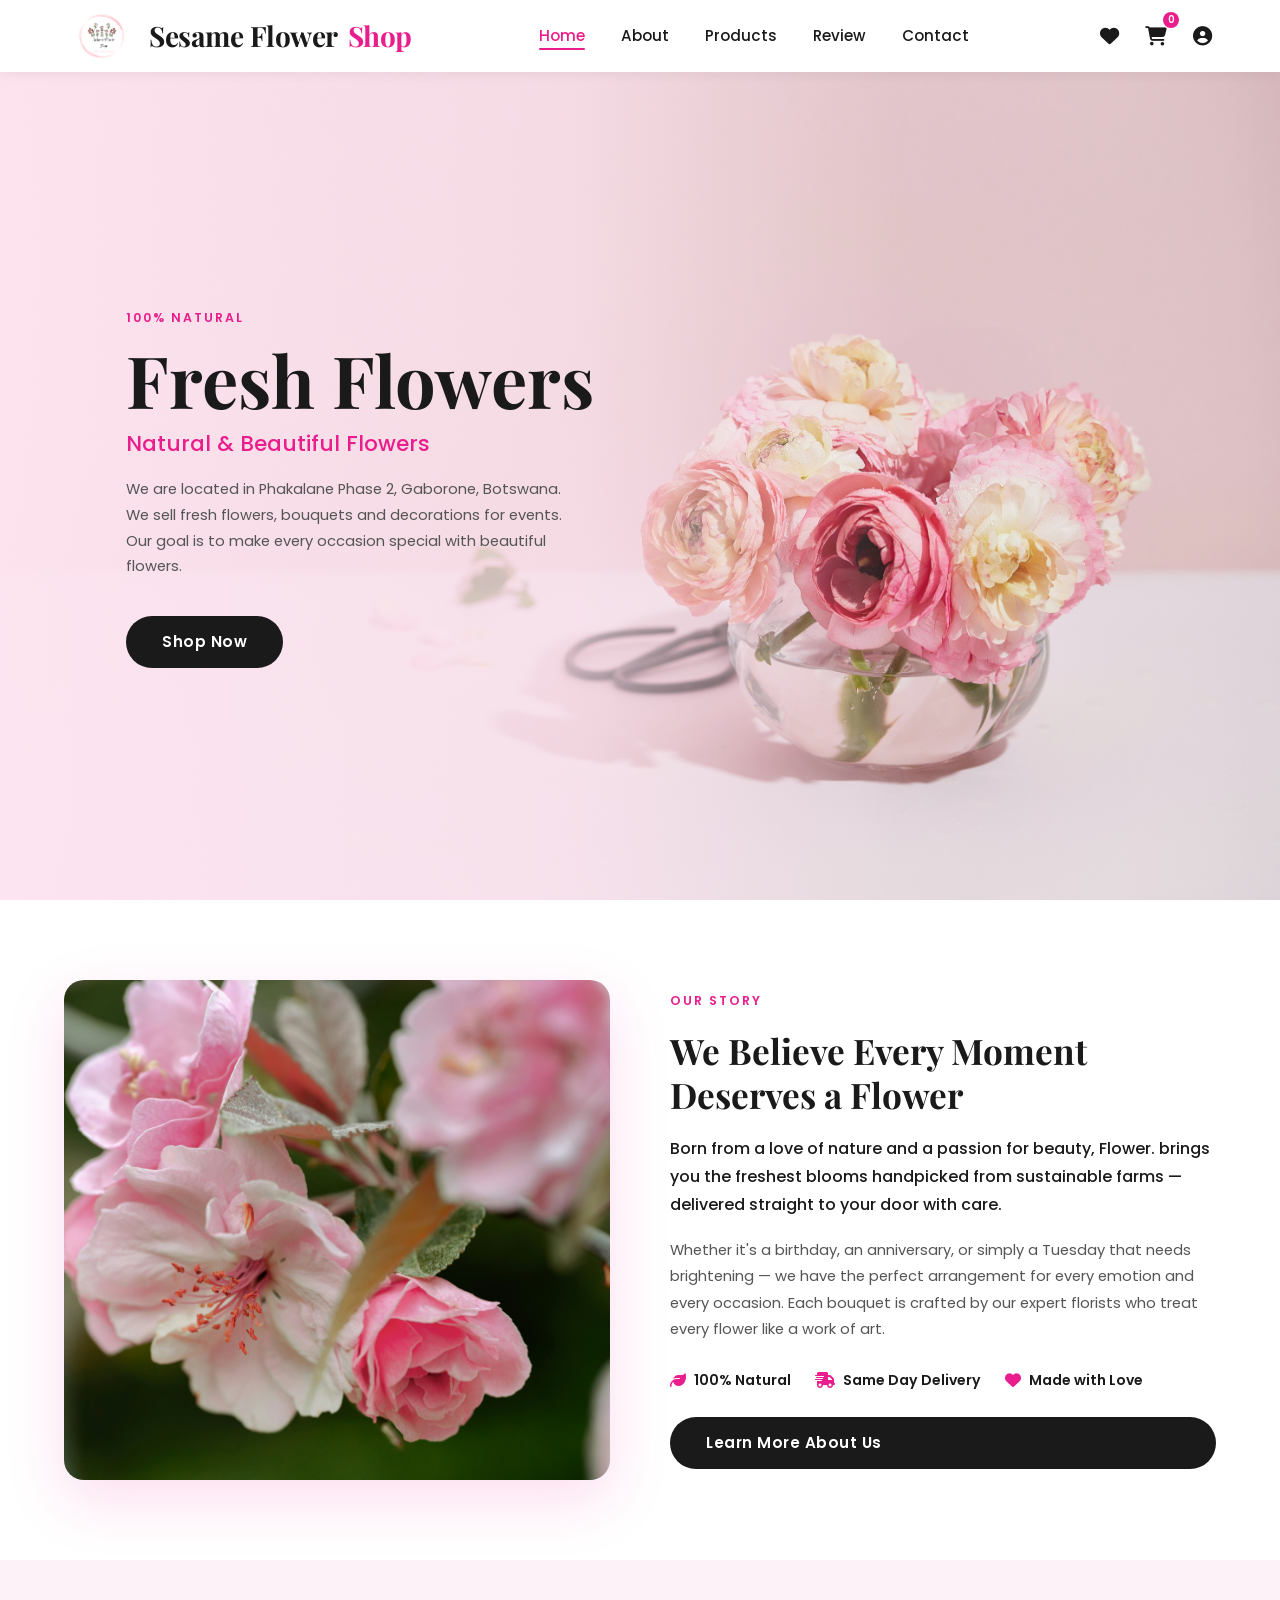
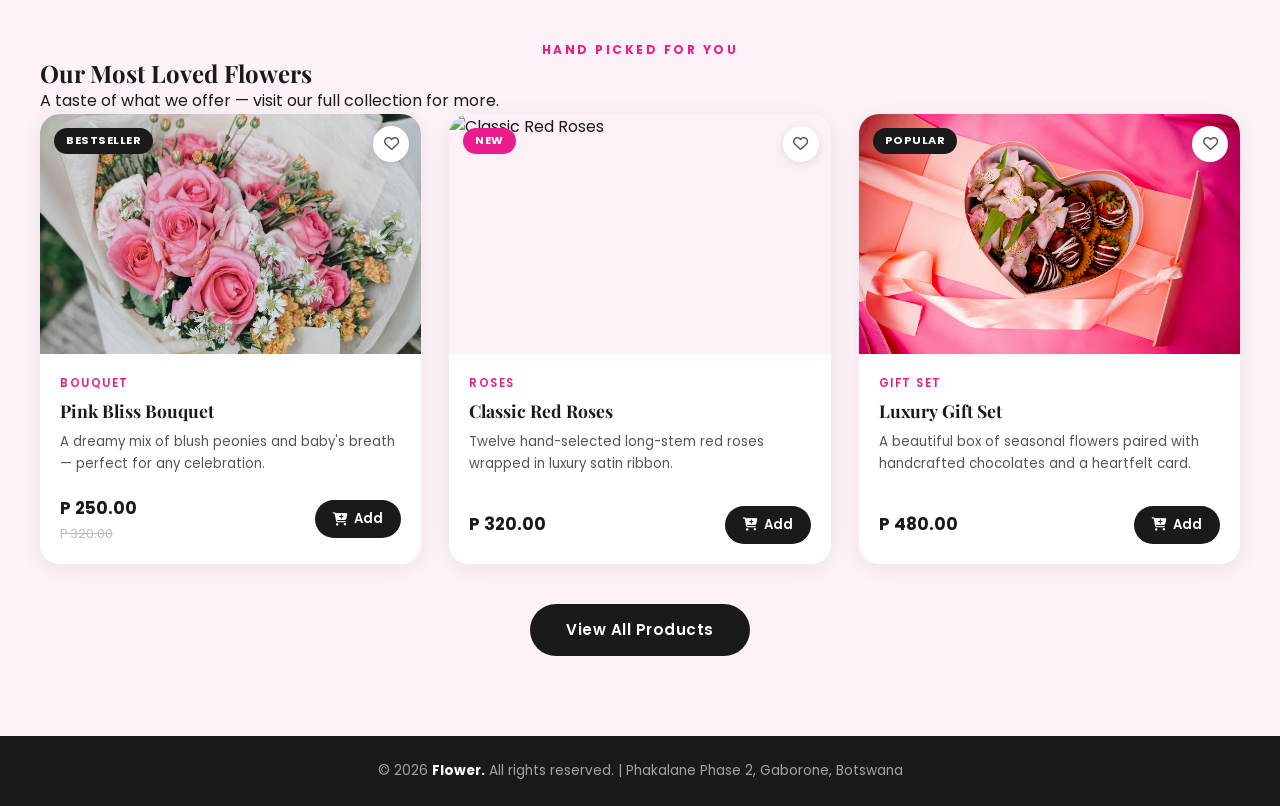
==== commit c703e4b8: "Fix logo image filename in index.html" ====
--- a/index.html
+++ b/index.html
@@ -16,7 +16,7 @@
   <header class="header">
     <nav class="navbar">
       <a href="index.html" class="logo">
-  <img src="images/logo.png" alt="Sesame Flower Shop Logo" class="logo-img"/>
+  <img src="images/Logo.png" alt="Sesame Flower Shop Logo" class="logo-img"/>
   Sesame Flower <span>Shop</span>
 </a>
 
@@ -218,4 +218,4 @@
 
   <script src="script.js"></script>
 </body>
-</html>+</html>
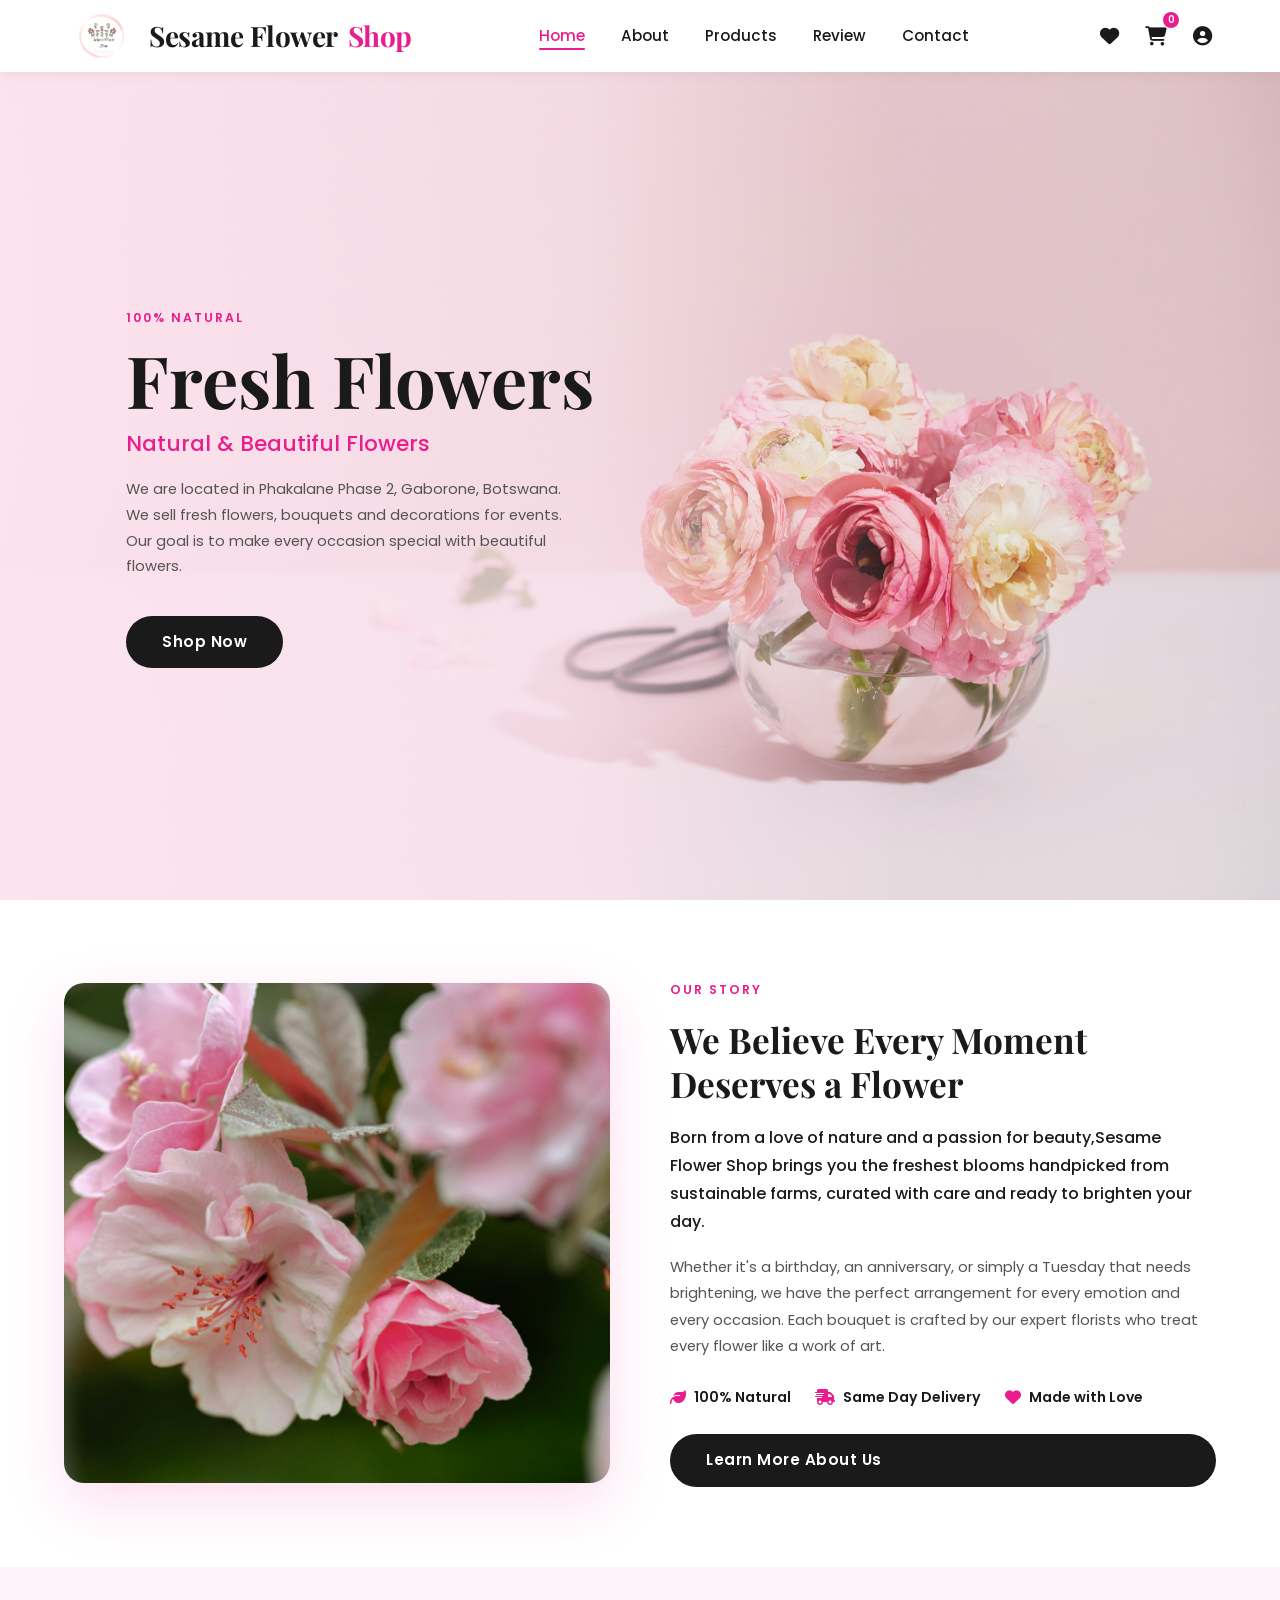
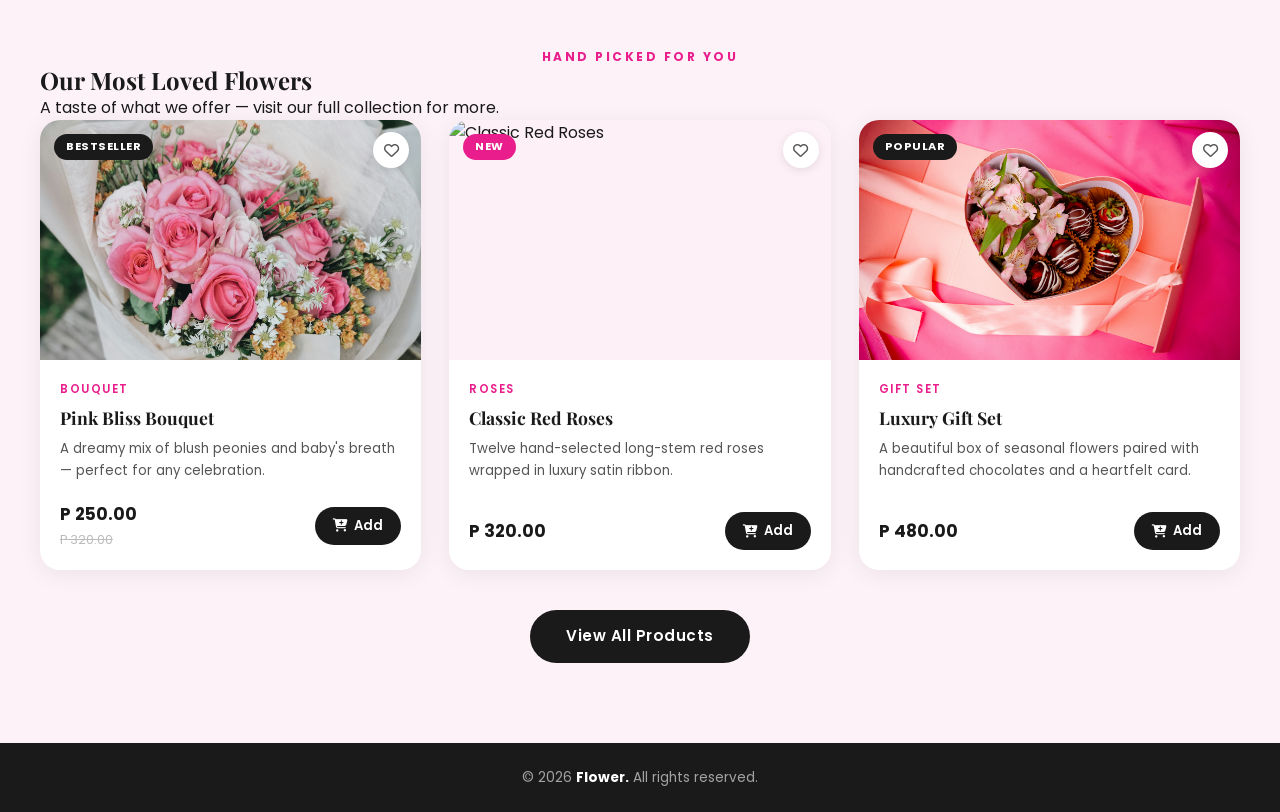
==== commit f3cbc68d: "Revise about section and footer content Updated the company name and refined the description in the " ====
--- a/index.html
+++ b/index.html
@@ -82,13 +82,12 @@
         <span class="about-badge">Our Story</span>
         <h2>We Believe Every Moment Deserves a Flower</h2>
         <p class="about-lead">
-          Born from a love of nature and a passion for beauty, Flower. brings
-          you the freshest blooms handpicked from sustainable farms — delivered
-          straight to your door with care.
+          Born from a love of nature and a passion for beauty,Sesame Flower Shop brings
+          you the freshest blooms handpicked from sustainable farms, curated with care and ready to brighten your day.
         </p>
         <p class="about-body">
           Whether it's a birthday, an anniversary, or simply a Tuesday that
-          needs brightening — we have the perfect arrangement for every emotion
+          needs brightening, we have the perfect arrangement for every emotion
           and every occasion. Each bouquet is crafted by our expert florists
           who treat every flower like a work of art.
         </p>
@@ -213,7 +212,7 @@
 
   <!-- ===== FOOTER ===== -->
   <footer class="footer">
-    <p>&copy; 2026 <strong>Flower.</strong> All rights reserved. | Phakalane Phase 2, Gaborone, Botswana</p>
+    <p>&copy; 2026 <strong>Flower.</strong> All rights reserved.</p>
   </footer>
 
   <script src="script.js"></script>
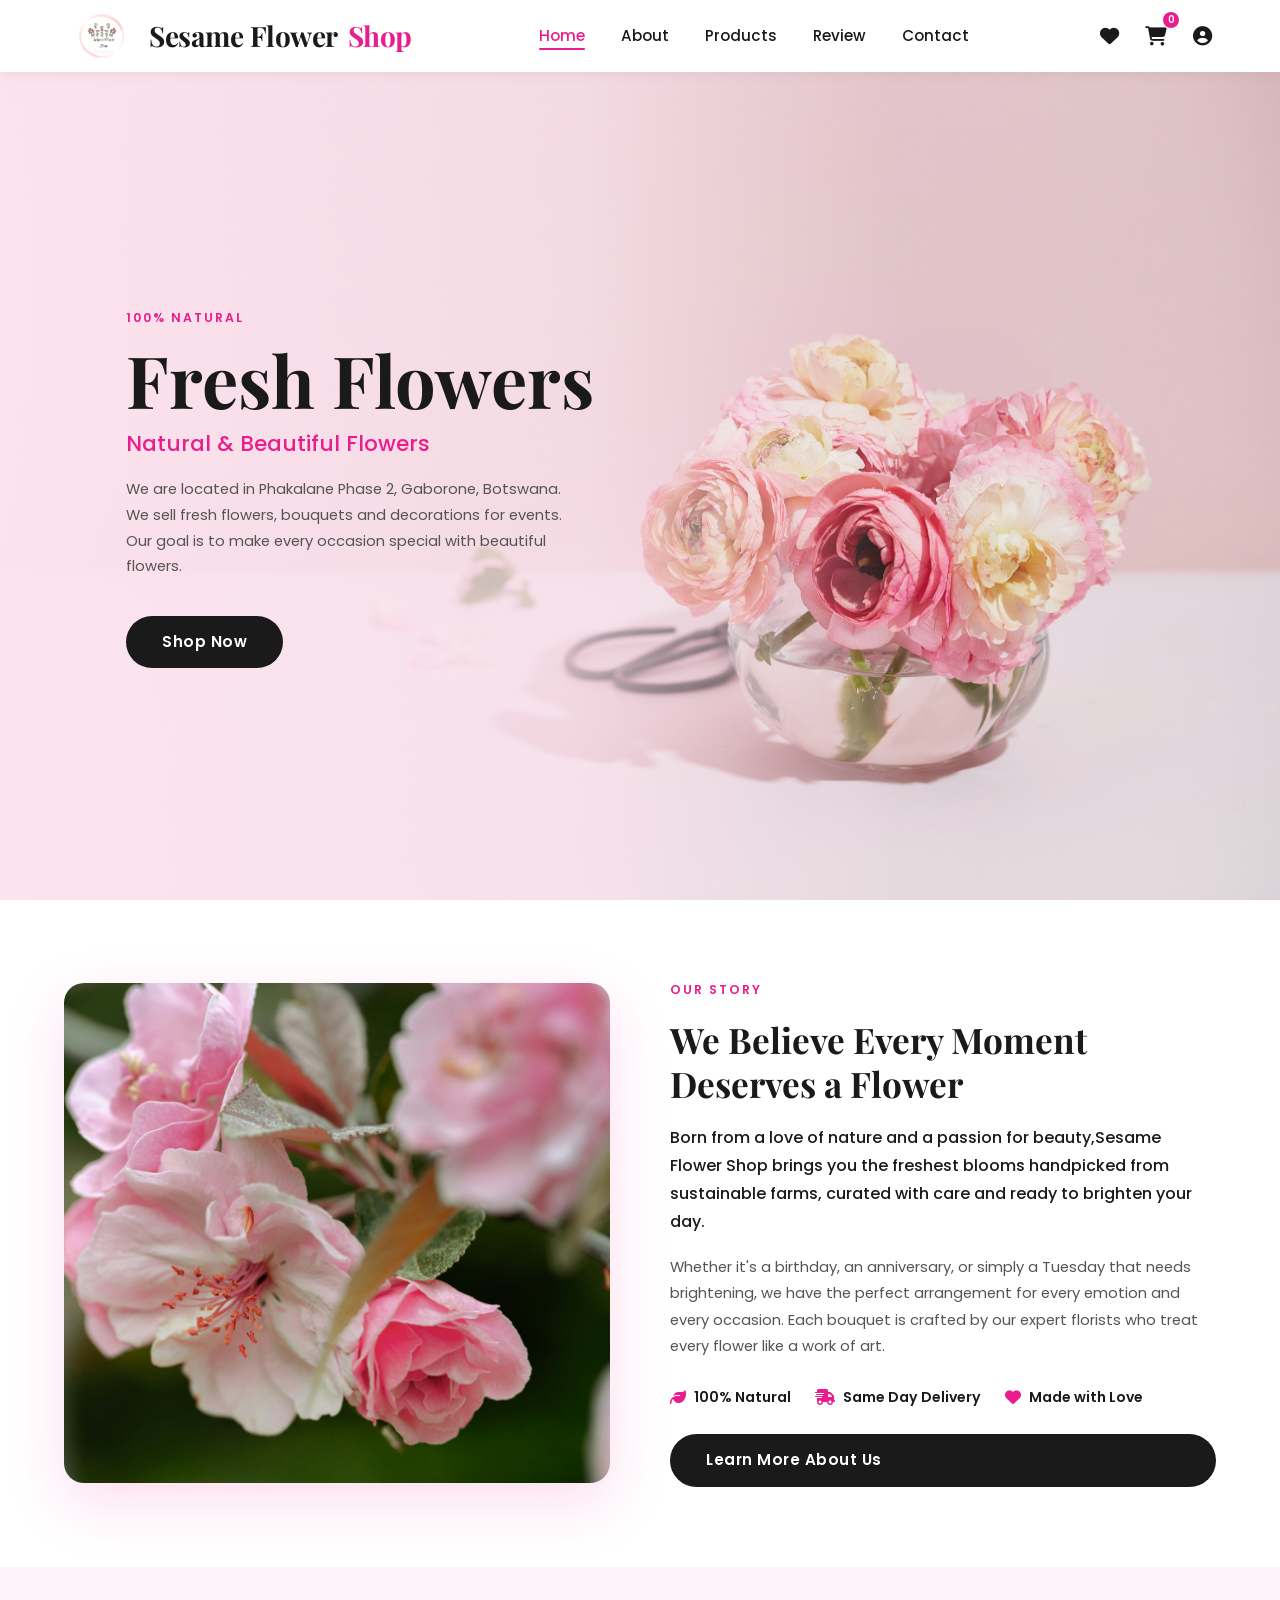
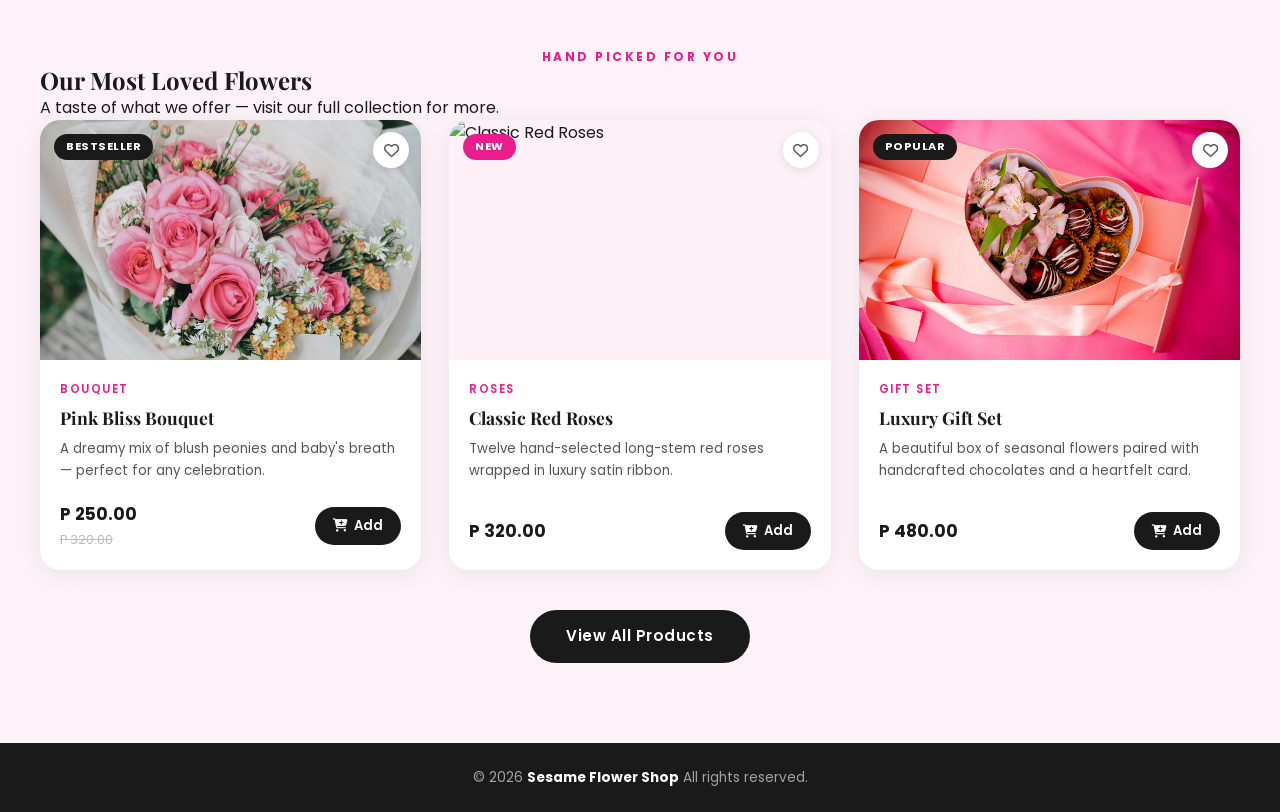
==== commit 53d214ba: "Update footer text for copyright notice" ====
--- a/index.html
+++ b/index.html
@@ -212,7 +212,7 @@
 
   <!-- ===== FOOTER ===== -->
   <footer class="footer">
-    <p>&copy; 2026 <strong>Flower.</strong> All rights reserved.</p>
+    <p>&copy; 2026 <strong> Sesame Flower Shop</strong> All rights reserved.</p>
   </footer>
 
   <script src="script.js"></script>
